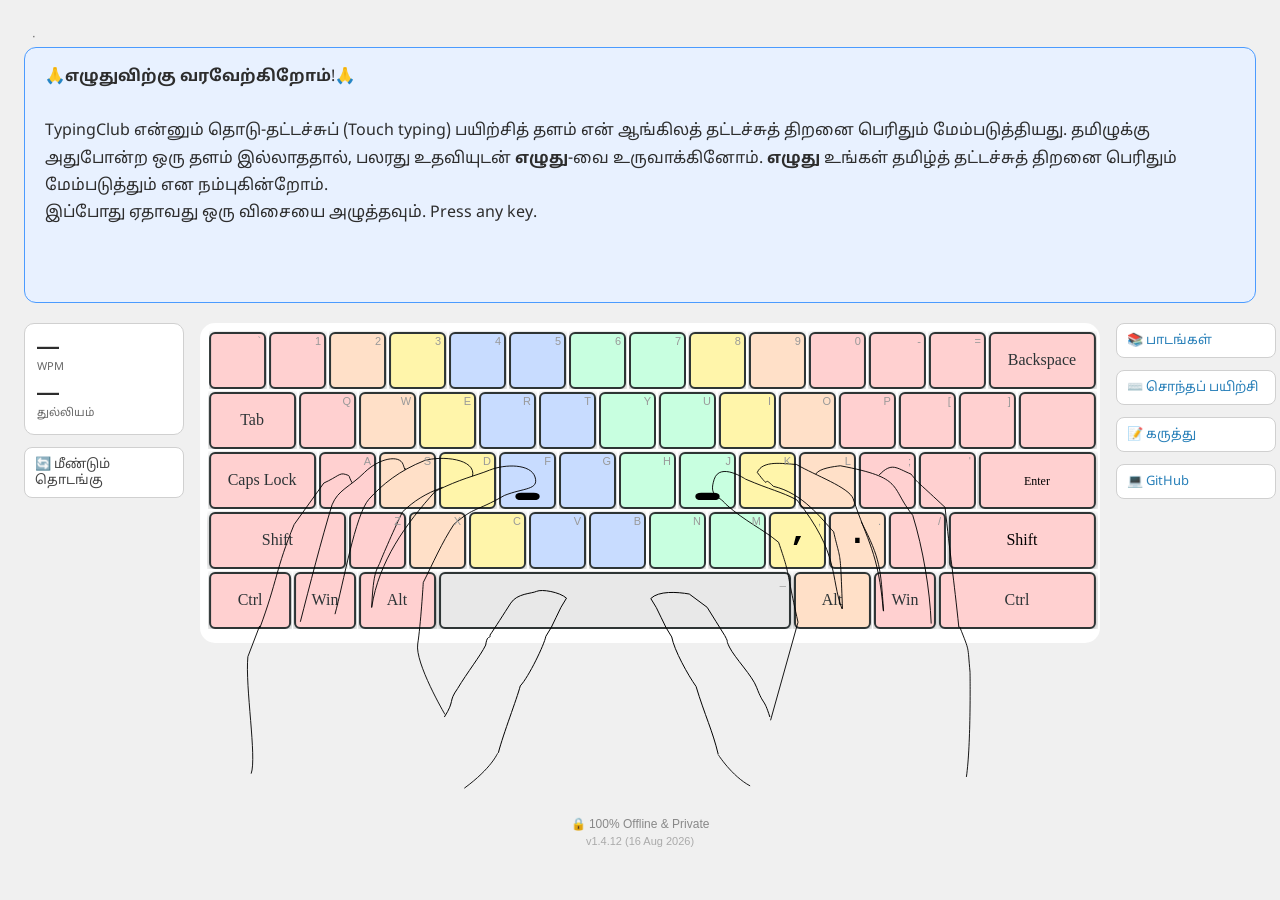
==== index.html @ df8aa290 "feat: remove pause button and related code app.js v1.3.8: - Removed isPaused flag, togglePause() fun" ====
<!DOCTYPE html>
<!-- @version 1.0.1 -->
<html lang="ta">
<head>
  <meta charset="UTF-8">
  <meta name="viewport" content="width=device-width, initial-scale=1.0">
  <meta http-equiv="Cache-Control" content="no-cache, no-store, must-revalidate">
  <meta http-equiv="Pragma" content="no-cache">
  <meta name="description" content="எழுது (eluthu) — free Tamil touch typing tutor">

<!-- Social preview (Open Graph: WhatsApp, Facebook, LinkedIn, Discord) -->
  <meta property="og:title" content="எழுது · Learn to type Tamil">
  <meta property="og:description" content="Free Tamil touch typing tutor. Nothing to install.">
  <meta property="og:image" content="https://ennumezuththum.github.io/eluthu/assets/preview.png">
  <meta property="og:url" content="https://ennumezuththum.github.io/eluthu/">
  <meta property="og:type" content="website">

  <!-- Social preview (Twitter/X) -->
  <meta name="twitter:card" content="summary_large_image">
  <meta name="twitter:title" content="எழுது · Learn to type Tamil">
  <meta name="twitter:description" content="Free Tamil touch typing tutor. Nothing to install.">
  <meta name="twitter:image" content="https://ennumezuththum.github.io/eluthu/assets/preview.png">
  <title>எழுது · Learn to type Tamil</title>
  <link rel="stylesheet" href="css/style.css?v=1.0.2">

  <script>
    window.ELUTHU_VERSIONS = window.ELUTHU_VERSIONS || {};
    // ── Non-JS files: update manually when file changes ──────────────────
    window.ELUTHU_VERSIONS['index.html']          = '1.0.2';
    window.ELUTHU_VERSIONS['style.css']           = '1.0.2';
    window.ELUTHU_VERSIONS['tamil99-keymap.json'] = '1.0.0';
  </script>
</head>
<body>

<!-- Header -->


<!-- Lesson/Exercise picker overlay -->
<div id="picker-overlay" class="picker-overlay hidden">
  <div class="picker-panel">
    <div class="picker-header">
      <span class="picker-title">விசைநிலை தேர்வு</span>
      <button id="btn-picker-close">✕</button>
    </div>
    <div class="picker-list" id="picker-list"></div>
  </div>
</div>

<!-- Row 1: Label + Text prompt -->
<div class="row1">
  <div class="lesson-label" id="lesson-label">
    <span id="lesson-name"></span>
    <span class="label-sep">·</span>
    <span id="exercise-name"></span>
  </div>

  <!-- Result banner -->
  <div class="result-banner hidden" id="result-banner">
    <div class="result-message" id="result-message"></div>
    <div class="result-stats" id="result-stats"></div>
  </div>

  <section class="char-row-wrap">
    <div class="char-row" id="char-row"></div>
  </section>
</div>

<!-- Row 2: 3-column layout -->
<div class="row2">

  <!-- Left panel: stats + controls -->
  <div class="panel panel-left">
    <div class="stats-bar" id="stats-bar">
      <div class="stat-item">
        <span class="stat-value" id="stat-cpm">—</span>
        <span class="stat-label">WPM</span>
      </div>
      <div class="stat-item">
        <span class="stat-value" id="stat-accuracy">—</span>
        <span class="stat-label">துல்லியம்</span>
        <span class="stat-target" id="stat-target"></span>
      </div>
    </div>
    <div class="controls">
      <button class="ctrl-btn" id="btn-restart">🔄 மீண்டும் தொடங்கு</button>
    </div>
  </div>

  <!-- Center: keyboard -->
  <div class="panel panel-center">
    <section class="keyboard-wrap">
      <object id="keyboard-obj" data="assets/keyboard.svg" type="image/svg+xml"></object>
    </section>
  </div>

  <!-- Right panel: navigation -->
  <div class="panel panel-right">
    <button id="btn-picker" class="nav-btn">📚 பாடங்கள்</button>
    <a href="tamil99-tester.html" target="_blank" class="nav-btn">⌨️ சொந்தப் பயிற்சி</a>
    <a href="https://forms.gle/uwwtEWPmU6NVf6QaA" target="_blank" class="nav-btn">📝 கருத்து</a>
    <a href="https://github.com/eNNumEzuththum/eluthu" target="_blank" class="nav-btn">💻 GitHub</a>
  </div>

</div>

<input id="capture" type="text" autocomplete="off"
       autocorrect="off" autocapitalize="off" spellcheck="false"
       style="position:fixed;top:-9999px;left:-9999px;opacity:0;width:0;height:0;border:none;">

<!-- Version bar -->
<div id="version-info" class="version-bar"></div>

<script src="js/tamil99.js"></script>
<script src="js/combination.js"></script>
<script src="js/typing.js"></script>
<script src="js/lessons.js"></script>
<script src="js/app.js"></script>
<script>
  // Load version.js with cache-bust from URL parameter
  (function() {
    var v = new URLSearchParams(window.location.search).get('v') || Date.now();
    var s = document.createElement('script');
    s.src = 'js/version.js?_=' + v;
    document.currentScript.parentNode.insertBefore(s, document.currentScript.nextSibling);
  })();
</script>
</body>
</html>
---- css/style.css ----
/* @version 1.2.1 */
/* With this: */
@font-face {
  font-family: 'Noto Sans Tamil';
  src: url('../assets/fonts/NotoSansTamil-Regular.woff2') format('woff2');
  font-weight: 400;
  font-display: swap;
}
@font-face {
  font-family: 'Noto Sans Tamil';
  src: url('../assets/fonts/NotoSansTamil-Bold.woff2') format('woff2');
  font-weight: 700;
  font-display: swap;
}

*, *::before, *::after { box-sizing: border-box; margin: 0; padding: 0; }

:root {
  --bg:        #f0f0f0;
  --bg-card:   #ffffff;
  --border:    #d0d0d0;
  --text:      #2d2d2d;
  --text-dim:  #666666;
  --blue:      #4B9BFF;
  --blue-bg:   #e8f1ff;
  --correct:   #27ae60;
  --incorrect: #900C3F;
  --incorrect-bg: #FFD2D2;
  --font-t:    'Noto Sans Tamil', serif;
  --font-ui:   'Inter', sans-serif;
}

/* ── Utility ──────────────────────────────────────────────────────────────── */
.hidden { display: none !important; }

body {
  background: var(--bg);
  font-family: var(--font-ui);
  min-height: 100vh;
  display: flex;
  flex-direction: column;
  align-items: center;
  padding: 24px 0 40px;
  gap: 16px;
}

/* ── Lesson label ─────────────────────────────────────────────────────────── */
.lesson-label {
  width: 100%;
  padding: 4px 0;
  display: flex;
  align-items: center;
  gap: 8px;
  font-size: 13px;
  color: var(--text-dim);
  font-family: var(--font-ui);
}

#lesson-name {
  color: var(--blue);
  font-weight: 500;
}

.label-sep {
  color: var(--text-dim);
}

#exercise-name {
  color: var(--text-dim);
}

/* ── Section 1: Character row ─────────────────────────────────────────────── */
/* ── Section 1: Exercise panel ────────────────────────────────────────────── */
.char-row-wrap {
  width: 100%;
  height: 256px;
  overflow-y: auto;
}

.char-row {
  font-family: var(--font-t);
  font-size: 24px;
  line-height: 1.8;
  display: flex;
  flex-wrap: wrap;
  align-items: baseline;
}

/* Each character — inline, consistent sizing to prevent reflow */
.char-box {
  display: inline;
  position: relative;
  -webkit-font-smoothing: antialiased;
}

.char-box .tamil {
  font-family: var(--font-t);
  font-size: 24px;
  color: var(--text);
}

/* Current — solid blue block (no padding to avoid layout shift) */
.char-box.current .tamil {
  color: white;
  background: var(--blue);
  border-radius: 3px;
}

/* Correct — green */
.char-box.correct .tamil { color: var(--correct); }

/* Incorrect — red text, underline decoration (no pill to avoid layout shift) */
.char-box.incorrect .tamil {
  color: var(--incorrect);
  text-decoration: underline;
  text-decoration-color: var(--incorrect);
  text-underline-offset: 3px;
}

/* Wrong flash — red */
.char-box.wrong-flash .tamil { color: var(--incorrect); }

/* Space — fixed width matching Tamil char width to prevent jitter */
.char-box.space-box .space-sym {
  display: inline-block;
  width: 0.6em;
  min-width: 0.6em;
  color: transparent;
  font-size: 24px;
}

/* Space wrong — show red underline */
.char-box.space-box.wrong-flash::after,
.char-box.space-box.incorrect::after {
  content: '';
  position: absolute;
  bottom: 0;
  left: 0;
  width: 100%;
  height: 2px;
  background: var(--incorrect);
  border-radius: 1px;
}

}
#capture { position:fixed; top:-9999px; left:-9999px; opacity:0; width:0; height:0; border:none; }


/* ── Stats bar ────────────────────────────────────────────────────────────── */
.stats-bar {
  width: 100%;
  display: flex;
  gap: 24px;
  padding: 6px 0;
}

.stat-item {
  display: flex;
  align-items: baseline;
  gap: 5px;
}

.stat-label {
  font-size: 12px;
  color: var(--text-dim);
}

.stat-value {
  font-size: 18px;
  font-weight: 500;
  color: var(--text);
}

/* Prompt message before typing starts */
.stat-value.prompt {
  font-size: 13px;
  font-weight: 400;
  color: var(--text-dim);
  font-style: italic;
}

.stat-target {
  font-size: 11px;
  color: var(--text-dim);
}

/* ── Result banner ────────────────────────────────────────────────────────── */
.result-banner {
  width: 100%;
  border-radius: 8px;
  padding: 10px 16px;
  display: flex;
  align-items: center;
  justify-content: space-between;
}

.result-banner.pass {
  background: #f0faf4;
  border: 1px solid var(--correct);
}

.result-banner.fail {
  background: #fef5f5;
  border: 1px solid var(--incorrect);
}

.result-message {
  font-size: 14px;
  font-weight: 500;
}

.result-banner.pass .result-message { color: var(--correct); }
.result-banner.fail .result-message { color: var(--incorrect); }

.result-stats {
  display: flex;
  gap: 20px;
  font-size: 13px;
}

.result-stats span { color: var(--text-dim); }
.result-stats strong { color: var(--text); }

/* ── Picker grid & tiers ────────────────────────────────────────────────── */
.picker-tier-header {
  font-family: var(--font-t);
  font-size: 13px;
  font-weight: 600;
  color: var(--text-dim);
  padding: 12px 0 6px;
  border-top: 1px solid var(--border);
  margin-top: 8px;
}
.picker-tier-header:first-child { border-top: none; margin-top: 0; }

.picker-grid {
  display: grid;
  grid-template-columns: repeat(2, 1fr);
  gap: 8px;
  margin-bottom: 4px;
}

.picker-lesson {
  border: 1.5px solid var(--border);
  border-radius: 8px;
  padding: 8px 10px;
  background: var(--bg-card);
}

.picker-lesson.picker-lesson-current {
  border-color: var(--blue);
  background: var(--blue-bg);
}

.picker-lesson-name {
  font-family: var(--font-t);
  font-size: 12px;
  font-weight: 600;
  color: var(--text);
  margin-bottom: 6px;
}

/* ── Character chips ────────────────────────────────────────────────────── */
.picker-chips {
  display: flex;
  flex-wrap: wrap;
  gap: 4px;
  margin-bottom: 6px;
}

.picker-chip {
  font-family: var(--font-t);
  font-size: 13px;
  background: var(--blue-bg);
  color: var(--blue);
  border-radius: 12px;
  padding: 1px 7px;
  border: 1px solid var(--blue);
}

.picker-chip-more {
  background: var(--bg);
  color: var(--text-dim);
  border-color: var(--border);
  font-family: var(--font-ui);
  font-size: 11px;
}

.picker-chip-special {
  background: var(--blue-bg);
  color: var(--blue);
  border-color: var(--blue);
  font-family: var(--font-t);
  font-size: 12px;
}

/* ── Picker exercise buttons ─────────────────────────────────────────────── */
.picker-ex-btn {
  padding: 6px 14px;
  border-radius: 8px;
  border: 1.5px solid var(--border);
  background: transparent;
  font-family: var(--font-t);
  font-size: 13px;
  cursor: pointer;
  color: var(--text-dim);
  transition: all 0.15s;
}

.picker-ex-btn:hover {
  border-color: var(--blue);
  color: var(--blue);
  background: var(--blue-bg);
}

.picker-ex-btn.current {
  border-color: var(--blue);
  background: var(--blue);
  color: white;
  font-weight: 600;
}

.picker-ex-btn.passed {
  border-color: var(--correct);
  color: var(--correct);
  display: flex;
  flex-direction: column;
  align-items: center;
  gap: 2px;
}

.picker-score {
  font-size: 10px;
  opacity: 0.8;
  font-family: var(--font-ui);
}


/* ── 2-row 3-column layout ──────────────────────────────────────────────── */
.row1,
.row2 {
  width: 100%;
  max-width: 1300px;
  box-sizing: border-box;
  padding: 0 24px;
  margin: 0 auto;
}

.row1 {
  margin-bottom: 4px;
}

/* Row2: 3-column grid */
.row2 {
  display: grid;
  grid-template-columns: 160px 1fr 160px;
  gap: 16px;
  align-items: start;
}

/* Row1 placeholders not needed */
.row1-left, .row1-right { display: none; }

.panel {
  display: flex;
  flex-direction: column;
  gap: 12px;
}

/* Left panel — stats + controls */
.panel-left {
  align-items: flex-start;
}

.stats-bar {
  display: flex;
  flex-direction: column;
  gap: 8px;
  background: var(--bg-card);
  border: 1px solid var(--border);
  border-radius: 10px;
  padding: 12px;
  width: 100%;
}

.stat-item {
  display: flex;
  flex-direction: column;
  align-items: flex-start;
  gap: 2px;
}

.stat-value {
  font-size: 22px;
  font-weight: 700;
  color: var(--text);
  line-height: 1;
}

.stat-label {
  font-size: 11px;
  color: var(--text-dim);
  font-family: var(--font-t);
}

.controls {
  display: flex;
  flex-direction: column;
  gap: 8px;
  width: 100%;
}

.ctrl-btn {
  font-family: var(--font-t);
  font-size: 13px;
  padding: 8px 10px;
  border-radius: 8px;
  border: 1px solid var(--border);
  background: var(--bg-card);
  color: #444;
  cursor: pointer;
  text-align: left;
  width: 100%;
  transition: background 0.15s;
}

.ctrl-btn:hover { background: var(--blue-bg); }

.ctrl-btn kbd, .nav-btn kbd {
  font-family: var(--font-ui);
  font-size: 10px;
  background: var(--border);
  border-radius: 3px;
  padding: 1px 4px;
  color: var(--text-dim);
}

/* Center panel */
.panel-center {
  align-items: center;
}

/* Right panel — navigation */
.panel-right {
  align-items: stretch;
}

.nav-btn {
  font-family: var(--font-t);
  font-size: 13px;
  padding: 8px 10px;
  border-radius: 8px;
  border: 1px solid var(--border);
  background: var(--bg-card);
  color: #2980b9;
  cursor: pointer;
  text-align: left;
  text-decoration: none;
  display: block;
  transition: background 0.15s;
}

.nav-btn:hover { background: var(--blue-bg); }

/* ── Message exercise ─────────────────────────────────────────────────────── */
.message-box {
  font-family: var(--font-t);
  font-size: 16px;
  line-height: 1.7;
  color: var(--text);
  text-align: left;
  padding: 16px 20px;
  background: var(--blue-bg);
  border: 1.5px solid var(--blue);
  border-radius: 12px;
  width: 100%;
  box-sizing: border-box;
  height: 256px;
  overflow-y: auto;
}
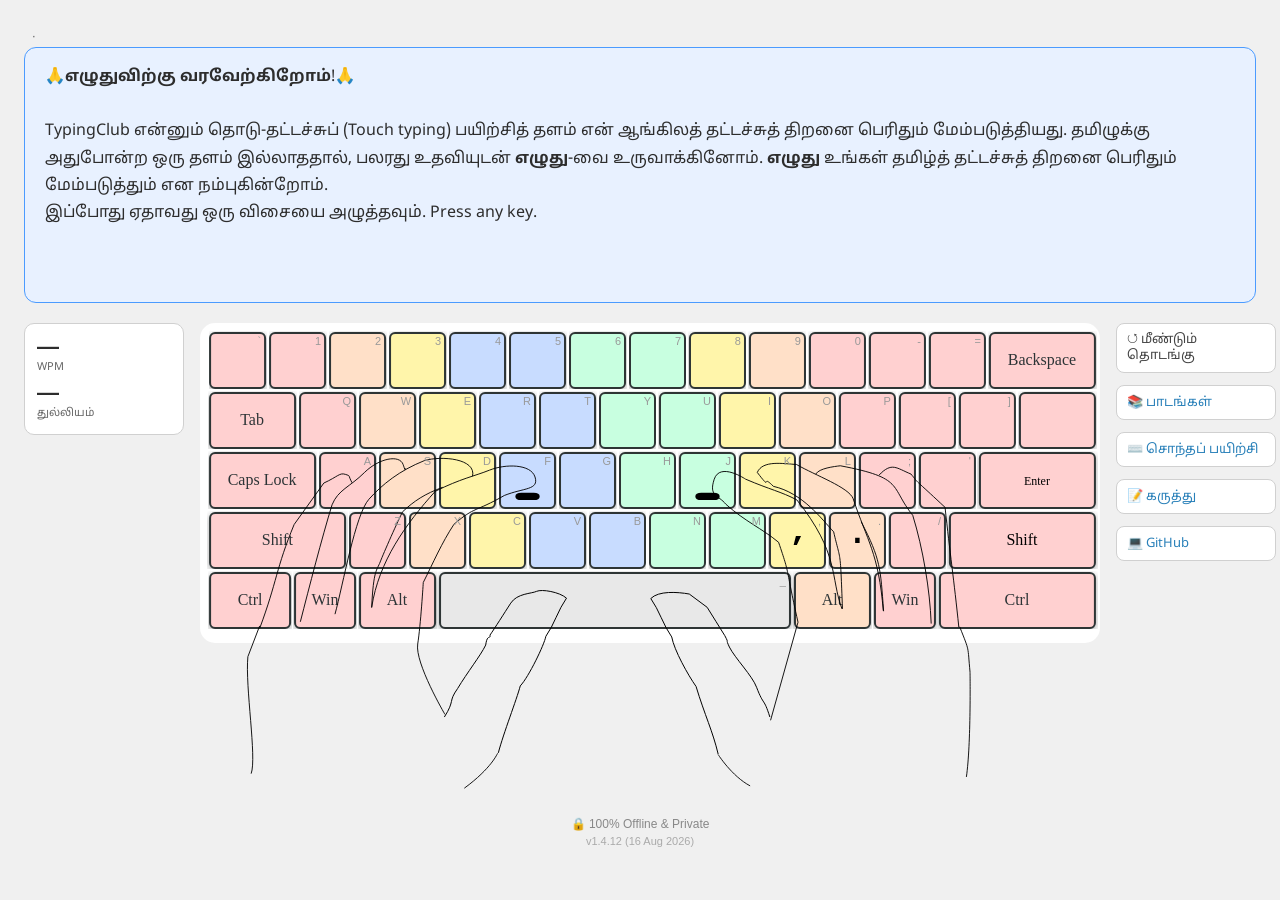
==== commit 41514131: "feat: move restart button to right panel, remove pause button app.js v1.3.8: - Removed isPaused, tog" ====
--- a/index.html
+++ b/index.html
@@ -83,7 +83,6 @@
       </div>
     </div>
     <div class="controls">
-      <button class="ctrl-btn" id="btn-restart">🔄 மீண்டும் தொடங்கு</button>
     </div>
   </div>
 
@@ -96,6 +95,7 @@
 
   <!-- Right panel: navigation -->
   <div class="panel panel-right">
+    <button class="ctrl-btn" id="btn-restart">↺ மீண்டும் தொடங்கு</button>
     <button id="btn-picker" class="nav-btn">📚 பாடங்கள்</button>
     <a href="tamil99-tester.html" target="_blank" class="nav-btn">⌨️ சொந்தப் பயிற்சி</a>
     <a href="https://forms.gle/uwwtEWPmU6NVf6QaA" target="_blank" class="nav-btn">📝 கருத்து</a>
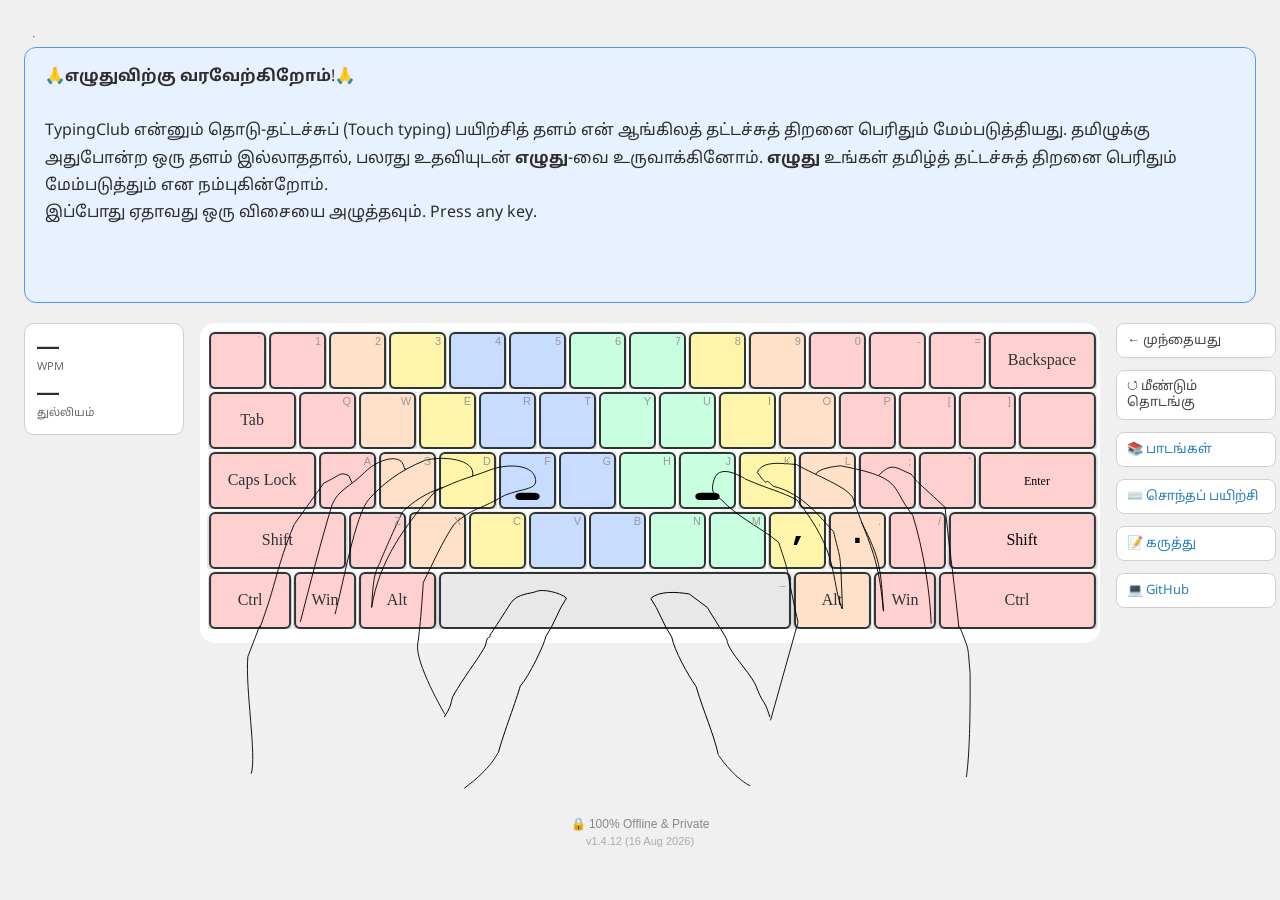
==== commit 5faa9d5f: "feat: add back button, fix leaked keydown listeners Add ← முந்தையது button in right panel to step ba" ====
--- a/index.html
+++ b/index.html
@@ -1,5 +1,5 @@
 <!DOCTYPE html>
-<!-- @version 1.0.1 -->
+<!-- @version 1.0.3 -->
 <html lang="ta">
 <head>
   <meta charset="UTF-8">
@@ -21,13 +21,13 @@
   <meta name="twitter:description" content="Free Tamil touch typing tutor. Nothing to install.">
   <meta name="twitter:image" content="https://ennumezuththum.github.io/eluthu/assets/preview.png">
   <title>எழுது · Learn to type Tamil</title>
-  <link rel="stylesheet" href="css/style.css?v=1.0.2">
+  <link rel="stylesheet" href="css/style.css?v=1.2.2">
 
   <script>
     window.ELUTHU_VERSIONS = window.ELUTHU_VERSIONS || {};
     // ── Non-JS files: update manually when file changes ──────────────────
-    window.ELUTHU_VERSIONS['index.html']          = '1.0.2';
-    window.ELUTHU_VERSIONS['style.css']           = '1.0.2';
+    window.ELUTHU_VERSIONS['index.html']          = '1.0.3';
+    window.ELUTHU_VERSIONS['style.css']           = '1.2.2';
     window.ELUTHU_VERSIONS['tamil99-keymap.json'] = '1.0.0';
   </script>
 </head>
@@ -95,6 +95,7 @@
 
   <!-- Right panel: navigation -->
   <div class="panel panel-right">
+    <button class="ctrl-btn" id="btn-back">← முந்தையது</button>
     <button class="ctrl-btn" id="btn-restart">↺ மீண்டும் தொடங்கு</button>
     <button id="btn-picker" class="nav-btn">📚 பாடங்கள்</button>
     <a href="tamil99-tester.html" target="_blank" class="nav-btn">⌨️ சொந்தப் பயிற்சி</a>
--- a/css/style.css
+++ b/css/style.css
@@ -1,4 +1,4 @@
-/* @version 1.2.1 */
+/* @version 1.2.2 */
 /* With this: */
 @font-face {
   font-family: 'Noto Sans Tamil';
@@ -426,6 +426,13 @@
 
 .ctrl-btn:hover { background: var(--blue-bg); }
 
+.ctrl-btn-disabled,
+.ctrl-btn:disabled {
+  opacity: 0.35;
+  cursor: not-allowed;
+  pointer-events: none;
+}
+
 .ctrl-btn kbd, .nav-btn kbd {
   font-family: var(--font-ui);
   font-size: 10px;
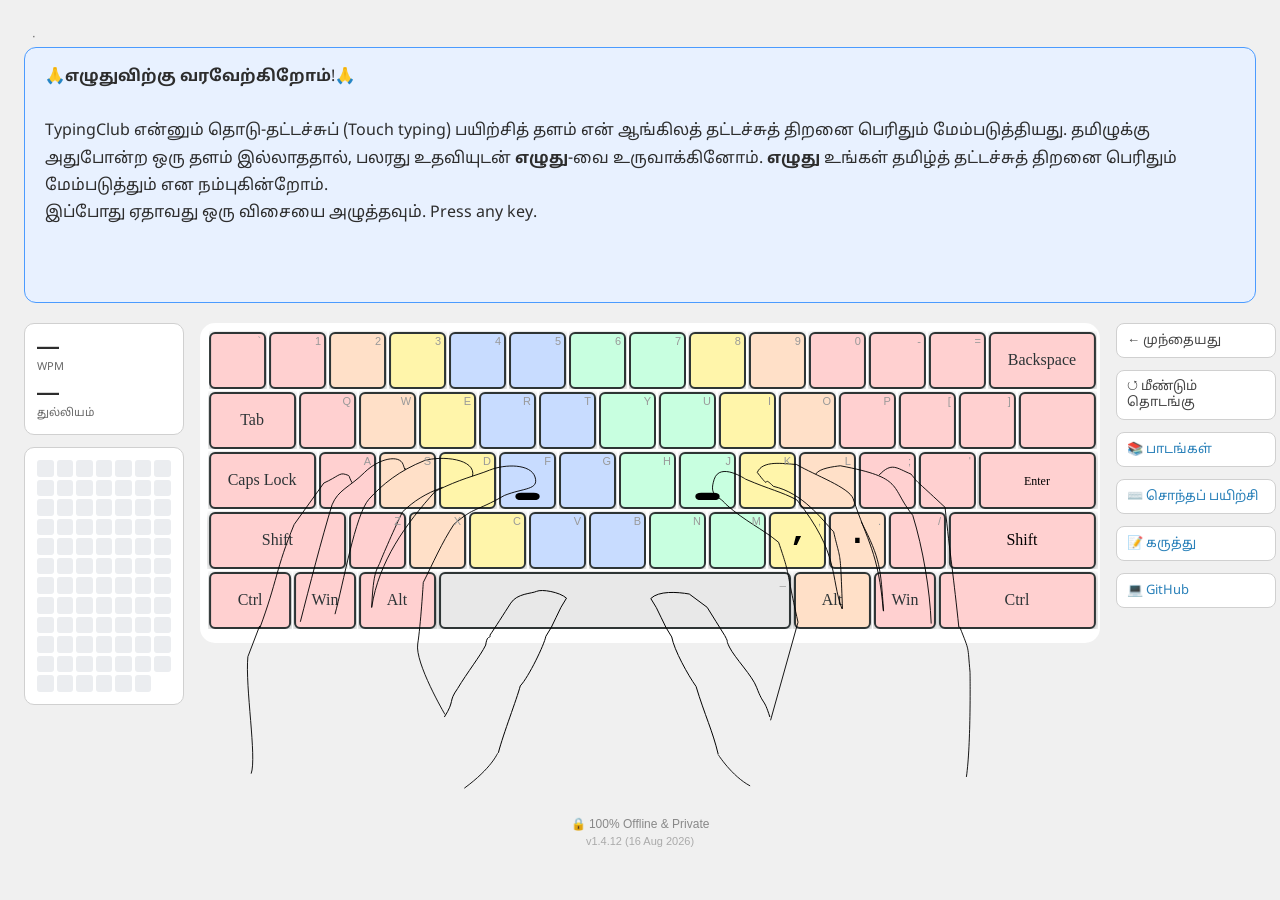
==== commit c9afa381: "feat: daily practice streak + 12-week contribution heatmap - Add localStorage-only activity log (elu" ====
--- a/index.html
+++ b/index.html
@@ -1,5 +1,5 @@
 <!DOCTYPE html>
-<!-- @version 1.0.3 -->
+<!-- @version 1.1.2 -->
 <html lang="ta">
 <head>
   <meta charset="UTF-8">
@@ -21,13 +21,13 @@
   <meta name="twitter:description" content="Free Tamil touch typing tutor. Nothing to install.">
   <meta name="twitter:image" content="https://ennumezuththum.github.io/eluthu/assets/preview.png">
   <title>எழுது · Learn to type Tamil</title>
-  <link rel="stylesheet" href="css/style.css?v=1.2.2">
+  <link rel="stylesheet" href="css/style.css?v=1.3.2">
 
   <script>
     window.ELUTHU_VERSIONS = window.ELUTHU_VERSIONS || {};
     // ── Non-JS files: update manually when file changes ──────────────────
-    window.ELUTHU_VERSIONS['index.html']          = '1.0.3';
-    window.ELUTHU_VERSIONS['style.css']           = '1.2.2';
+    window.ELUTHU_VERSIONS['index.html']          = '1.1.2';
+    window.ELUTHU_VERSIONS['style.css']           = '1.3.2';
     window.ELUTHU_VERSIONS['tamil99-keymap.json'] = '1.0.0';
   </script>
 </head>
@@ -44,6 +44,17 @@
       <button id="btn-picker-close">✕</button>
     </div>
     <div class="picker-list" id="picker-list"></div>
+  </div>
+</div>
+
+<!-- Streak heatmap: day-detail popup -->
+<div id="day-detail-overlay" class="picker-overlay hidden">
+  <div class="picker-panel day-detail-panel">
+    <div class="picker-header">
+      <span class="picker-title" id="day-detail-date"></span>
+      <button id="day-detail-close">✕</button>
+    </div>
+    <div class="day-detail-body" id="day-detail-body"></div>
   </div>
 </div>
 
@@ -82,6 +93,12 @@
         <span class="stat-target" id="stat-target"></span>
       </div>
     </div>
+
+    <!-- Practice streak heatmap — click a day for details -->
+    <div class="streak-panel" id="streak-panel">
+      <div class="heatmap" id="heatmap"></div>
+    </div>
+
     <div class="controls">
     </div>
   </div>
--- a/css/style.css
+++ b/css/style.css
@@ -1,4 +1,4 @@
-/* @version 1.2.2 */
+/* @version 1.3.2 */
 /* With this: */
 @font-face {
   font-family: 'Noto Sans Tamil';
@@ -485,3 +485,91 @@
   height: 256px;
   overflow-y: auto;
 }
+
+/* ── Practice streak heatmap ───────────────────────────────────────────────── */
+.streak-panel {
+  width: 100%;
+  background: var(--bg-card);
+  border: 1px solid var(--border);
+  border-radius: 10px;
+  padding: 12px;
+}
+
+.heatmap {
+  display: grid;
+  grid-template-columns: repeat(7, 1fr);
+  gap: 3px;
+}
+
+.heatmap-cell {
+  aspect-ratio: 1;
+  border-radius: 3px;
+  background: #ebedf0;
+  cursor: pointer;
+  display: flex;
+  align-items: center;
+  justify-content: center;
+  font-size: 9px;
+  line-height: 1;
+  transition: transform 0.1s;
+}
+
+.heatmap-cell:hover { transform: scale(1.2); }
+
+.heatmap-cell.future {
+  visibility: hidden;
+  cursor: default;
+}
+
+.heatmap-cell.level-0 { background: #ebedf0; }
+.heatmap-cell.level-1 { background: #c6e6c6; }
+.heatmap-cell.level-2 { background: #7fcd7f; }
+.heatmap-cell.level-3 { background: #3fae3f; }
+.heatmap-cell.level-4 { background: #1f7a1f; }
+
+.heatmap-cell.badge {
+  background: var(--blue-bg);
+  border: 1px solid var(--blue);
+  font-size: 11px;
+}
+
+/* ── Day-detail popup (reuses .picker-overlay / .picker-panel chrome) ───────── */
+.day-detail-panel {
+  max-width: 340px;
+}
+
+.day-detail-body {
+  padding-top: 8px;
+  display: flex;
+  flex-direction: column;
+  gap: 12px;
+}
+
+.day-detail-badges {
+  display: flex;
+  flex-wrap: wrap;
+  gap: 6px;
+}
+
+.badge-chip {
+  font-family: var(--font-t);
+  font-size: 12px;
+  background: var(--blue-bg);
+  color: var(--blue);
+  border: 1px solid var(--blue);
+  border-radius: 12px;
+  padding: 3px 10px;
+}
+
+.day-detail-stats {
+  display: grid;
+  grid-template-columns: repeat(2, 1fr);
+  gap: 12px;
+}
+
+.day-detail-empty {
+  font-size: 13px;
+  color: var(--text-dim);
+  font-family: var(--font-t);
+  padding: 8px 0;
+}
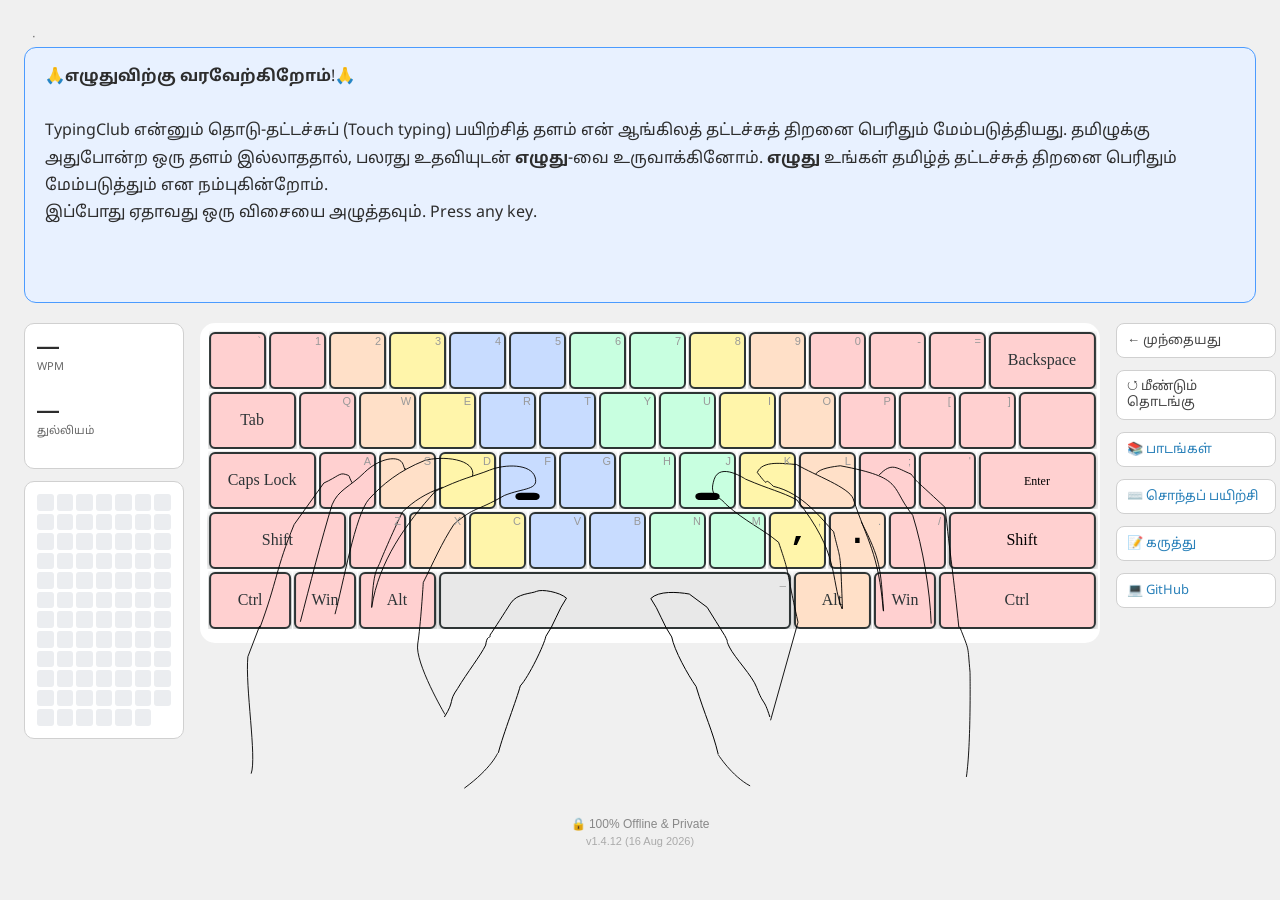
==== commit 8ee6a029: "fix: pin stats-bar row heights to stop layout jump on typing start typing begins (updateStats(), fir" ====
--- a/index.html
+++ b/index.html
@@ -1,5 +1,5 @@
 <!DOCTYPE html>
-<!-- @version 1.1.2 -->
+<!-- @version 1.1.3 -->
 <html lang="ta">
 <head>
   <meta charset="UTF-8">
@@ -21,13 +21,13 @@
   <meta name="twitter:description" content="Free Tamil touch typing tutor. Nothing to install.">
   <meta name="twitter:image" content="https://ennumezuththum.github.io/eluthu/assets/preview.png">
   <title>எழுது · Learn to type Tamil</title>
-  <link rel="stylesheet" href="css/style.css?v=1.3.2">
+  <link rel="stylesheet" href="css/style.css?v=1.3.3">
 
   <script>
     window.ELUTHU_VERSIONS = window.ELUTHU_VERSIONS || {};
     // ── Non-JS files: update manually when file changes ──────────────────
-    window.ELUTHU_VERSIONS['index.html']          = '1.1.2';
-    window.ELUTHU_VERSIONS['style.css']           = '1.3.2';
+    window.ELUTHU_VERSIONS['index.html']          = '1.1.3';
+    window.ELUTHU_VERSIONS['style.css']           = '1.3.3';
     window.ELUTHU_VERSIONS['tamil99-keymap.json'] = '1.0.0';
   </script>
 </head>
--- a/css/style.css
+++ b/css/style.css
@@ -1,4 +1,4 @@
-/* @version 1.3.2 */
+/* @version 1.3.3 */
 /* With this: */
 @font-face {
   font-family: 'Noto Sans Tamil';
@@ -182,6 +182,11 @@
 .stat-target {
   font-size: 11px;
   color: var(--text-dim);
+  display: flex;
+  align-items: center;
+  height: 16px;      /* fixed slot — the injected badge's own padding can't
+                         grow past this, whether the badge is present or not */
+  overflow: hidden;
 }
 
 /* ── Result banner ────────────────────────────────────────────────────────── */
@@ -388,19 +393,25 @@
   flex-direction: column;
   align-items: flex-start;
   gap: 2px;
+  height: 56px; /* value(22) + label(14) + target(16) + 2×2px gaps — fixed so
+                   the badge appearing/disappearing on typing start never
+                   reflows the panel */
 }
 
 .stat-value {
   font-size: 22px;
   font-weight: 700;
   color: var(--text);
-  line-height: 1;
+  line-height: 22px;
+  height: 22px;
 }
 
 .stat-label {
   font-size: 11px;
   color: var(--text-dim);
   font-family: var(--font-t);
+  line-height: 14px;
+  height: 14px;
 }
 
 .controls {
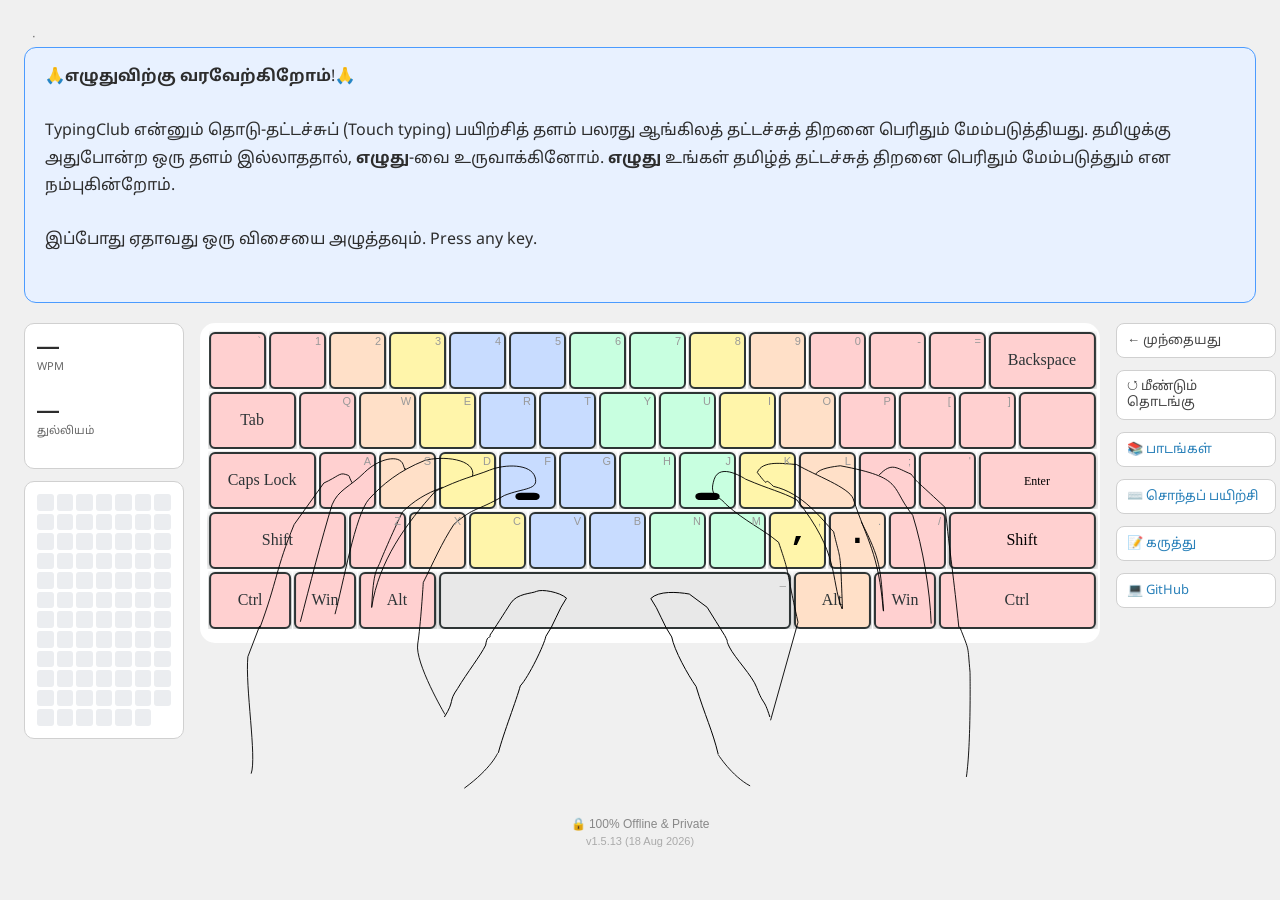
==== commit dc20b8bc: "feat: lesson star ratings (⭐⭐☆) Adds a 1-3 star rating per lesson based on performance, shown in the" ====
--- a/index.html
+++ b/index.html
@@ -1,5 +1,5 @@
 <!DOCTYPE html>
-<!-- @version 1.1.3 -->
+<!-- @version 1.1.5 -->
 <html lang="ta">
 <head>
   <meta charset="UTF-8">
@@ -21,13 +21,13 @@
   <meta name="twitter:description" content="Free Tamil touch typing tutor. Nothing to install.">
   <meta name="twitter:image" content="https://ennumezuththum.github.io/eluthu/assets/preview.png">
   <title>எழுது · Learn to type Tamil</title>
-  <link rel="stylesheet" href="css/style.css?v=1.3.3">
+  <link rel="stylesheet" href="css/style.css?v=1.4.1">
 
   <script>
     window.ELUTHU_VERSIONS = window.ELUTHU_VERSIONS || {};
     // ── Non-JS files: update manually when file changes ──────────────────
-    window.ELUTHU_VERSIONS['index.html']          = '1.1.3';
-    window.ELUTHU_VERSIONS['style.css']           = '1.3.3';
+    window.ELUTHU_VERSIONS['index.html']          = '1.1.5';
+    window.ELUTHU_VERSIONS['style.css']           = '1.4.1';
     window.ELUTHU_VERSIONS['tamil99-keymap.json'] = '1.0.0';
   </script>
 </head>
--- a/css/style.css
+++ b/css/style.css
@@ -1,4 +1,4 @@
-/* @version 1.3.3 */
+/* @version 1.4.1 */
 /* With this: */
 @font-face {
   font-family: 'Noto Sans Tamil';
@@ -246,6 +246,7 @@
 }
 
 .picker-lesson {
+  position: relative;
   border: 1.5px solid var(--border);
   border-radius: 8px;
   padding: 8px 10px;
@@ -263,6 +264,15 @@
   font-weight: 600;
   color: var(--text);
   margin-bottom: 6px;
+}
+
+.picker-lesson-stars {
+  position: absolute;
+  top: 6px;
+  right: 8px;
+  font-size: 20px;
+  letter-spacing: 1px;
+  line-height: 1;
 }
 
 /* ── Character chips ────────────────────────────────────────────────────── */
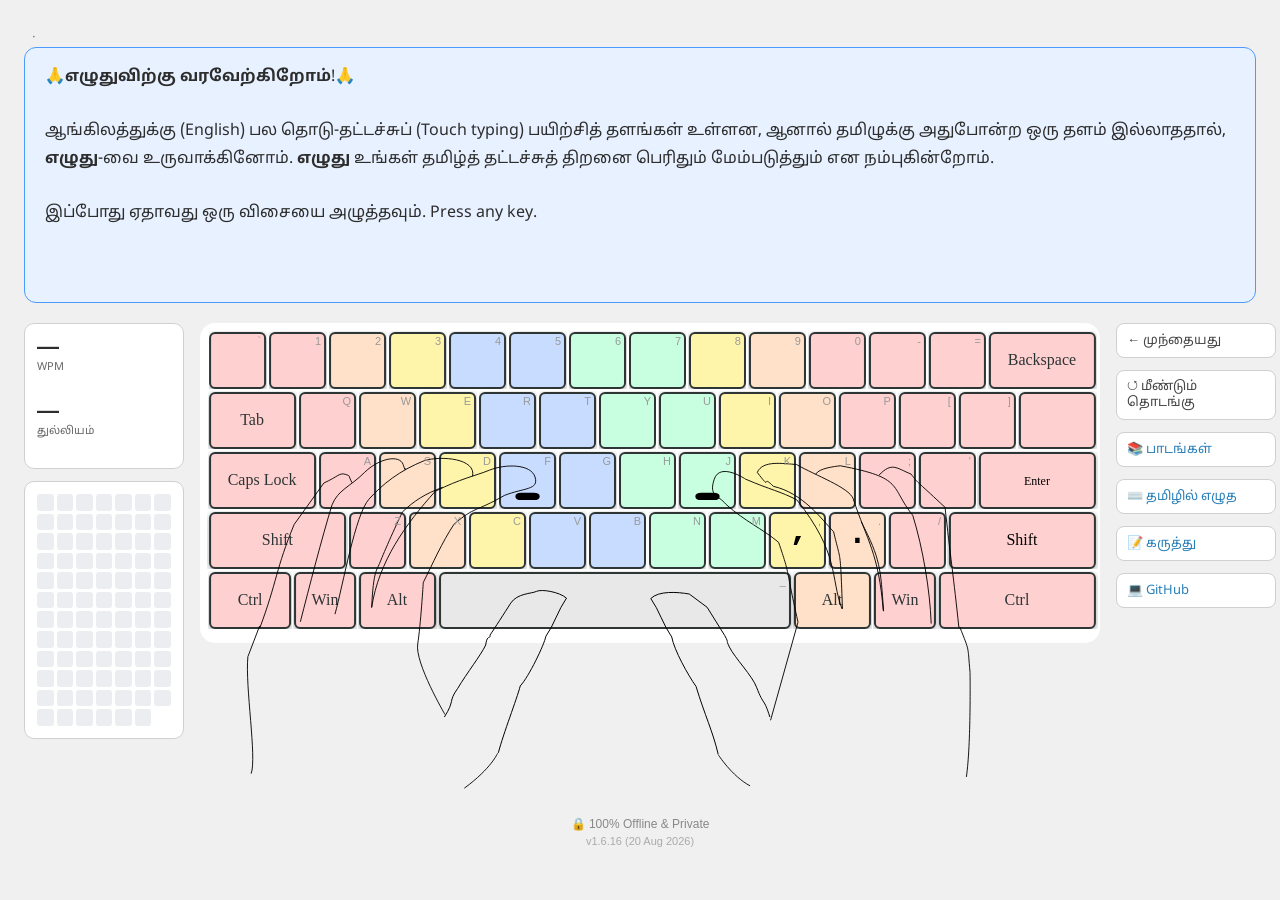
==== commit 52507ed1: "feat: expand tamil99-writter.html into a lightweight Tamil word processor Added: - Toolbar row (past" ====
--- a/index.html
+++ b/index.html
@@ -1,5 +1,5 @@
 <!DOCTYPE html>
-<!-- @version 1.1.5 -->
+<!-- @version 1.1.8 -->
 <html lang="ta">
 <head>
   <meta charset="UTF-8">
@@ -26,7 +26,7 @@
   <script>
     window.ELUTHU_VERSIONS = window.ELUTHU_VERSIONS || {};
     // ── Non-JS files: update manually when file changes ──────────────────
-    window.ELUTHU_VERSIONS['index.html']          = '1.1.5';
+    window.ELUTHU_VERSIONS['index.html']          = '1.1.8';
     window.ELUTHU_VERSIONS['style.css']           = '1.4.1';
     window.ELUTHU_VERSIONS['tamil99-keymap.json'] = '1.0.0';
   </script>
@@ -115,7 +115,7 @@
     <button class="ctrl-btn" id="btn-back">← முந்தையது</button>
     <button class="ctrl-btn" id="btn-restart">↺ மீண்டும் தொடங்கு</button>
     <button id="btn-picker" class="nav-btn">📚 பாடங்கள்</button>
-    <a href="tamil99-tester.html" target="_blank" class="nav-btn">⌨️ சொந்தப் பயிற்சி</a>
+    <a href="tamil99-writter.html" target="_blank" class="nav-btn">⌨️ தமிழில் எழுத</a>
     <a href="https://forms.gle/uwwtEWPmU6NVf6QaA" target="_blank" class="nav-btn">📝 கருத்து</a>
     <a href="https://github.com/eNNumEzuththum/eluthu" target="_blank" class="nav-btn">💻 GitHub</a>
   </div>
--- a/css/style.css
+++ b/css/style.css
@@ -1,4 +1,4 @@
-/* @version 1.4.1 */
+/* @version 1.4.2 */
 /* With this: */
 @font-face {
   font-family: 'Noto Sans Tamil';
@@ -549,9 +549,11 @@
 .heatmap-cell.level-4 { background: #1f7a1f; }
 
 .heatmap-cell.badge {
-  background: var(--blue-bg);
+  /* No background override — let the cell's own level-N activity-intensity
+     green show through underneath the icon instead of a flat blue fill.
+     Icon shrunk 20% (11px -> 8.8px) so there's visible margin around it. */
   border: 1px solid var(--blue);
-  font-size: 11px;
+  font-size: 8.8px;
 }
 
 /* ── Day-detail popup (reuses .picker-overlay / .picker-panel chrome) ───────── */
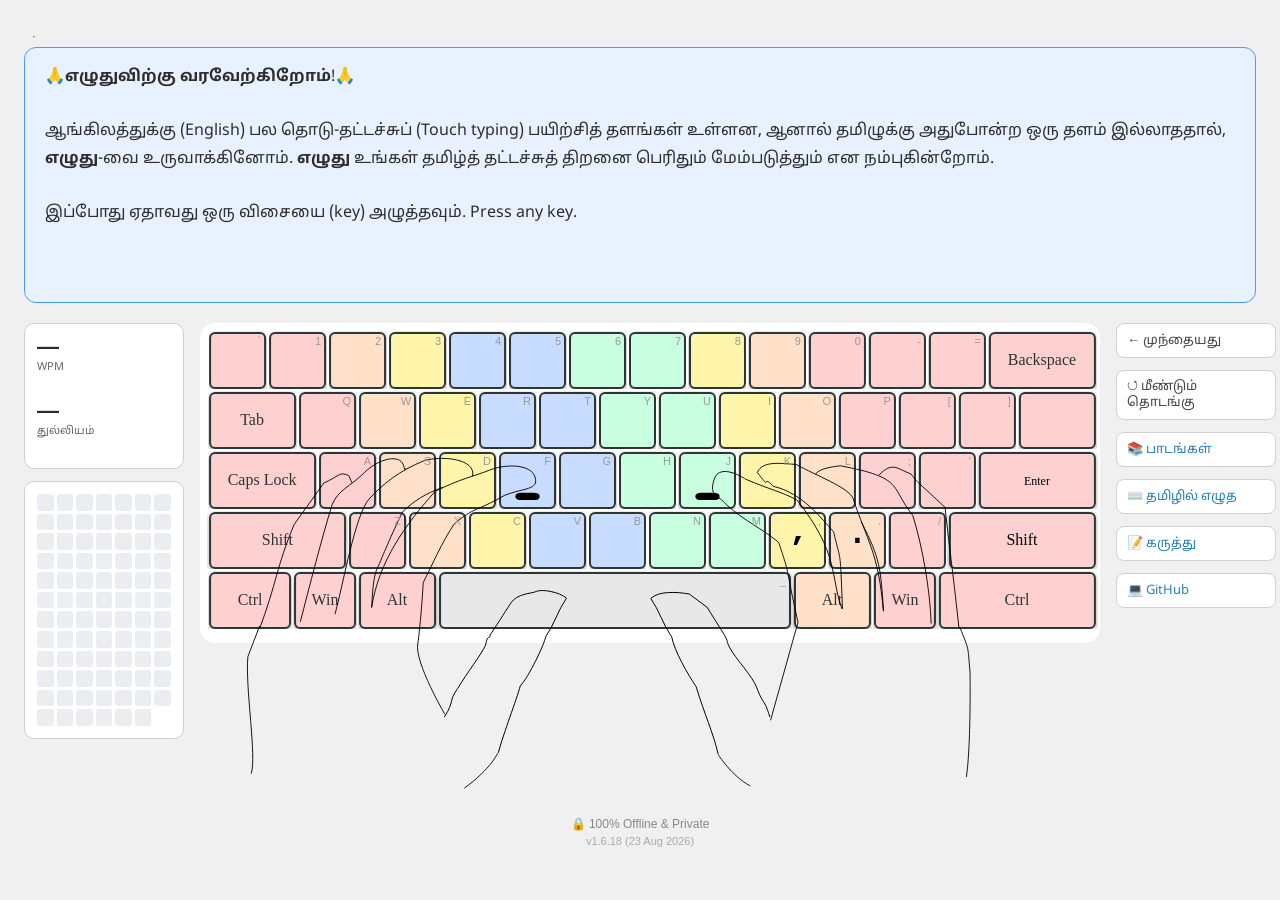
==== commit af0da5b0: "Fix: update the Tamil99 writer" ====
--- a/index.html
+++ b/index.html
@@ -1,5 +1,5 @@
 <!DOCTYPE html>
-<!-- @version 1.1.8 -->
+<!-- @version 1.1.9 -->
 <html lang="ta">
 <head>
   <meta charset="UTF-8">
@@ -26,7 +26,7 @@
   <script>
     window.ELUTHU_VERSIONS = window.ELUTHU_VERSIONS || {};
     // ── Non-JS files: update manually when file changes ──────────────────
-    window.ELUTHU_VERSIONS['index.html']          = '1.1.8';
+    window.ELUTHU_VERSIONS['index.html']          = '1.1.9';
     window.ELUTHU_VERSIONS['style.css']           = '1.4.1';
     window.ELUTHU_VERSIONS['tamil99-keymap.json'] = '1.0.0';
   </script>
@@ -115,7 +115,7 @@
     <button class="ctrl-btn" id="btn-back">← முந்தையது</button>
     <button class="ctrl-btn" id="btn-restart">↺ மீண்டும் தொடங்கு</button>
     <button id="btn-picker" class="nav-btn">📚 பாடங்கள்</button>
-    <a href="tamil99-writter.html" target="_blank" class="nav-btn">⌨️ தமிழில் எழுத</a>
+    <a href="tamil99-writer.html" target="_blank" class="nav-btn">⌨️ தமிழில் எழுத</a>
     <a href="https://forms.gle/uwwtEWPmU6NVf6QaA" target="_blank" class="nav-btn">📝 கருத்து</a>
     <a href="https://github.com/eNNumEzuththum/eluthu" target="_blank" class="nav-btn">💻 GitHub</a>
   </div>
